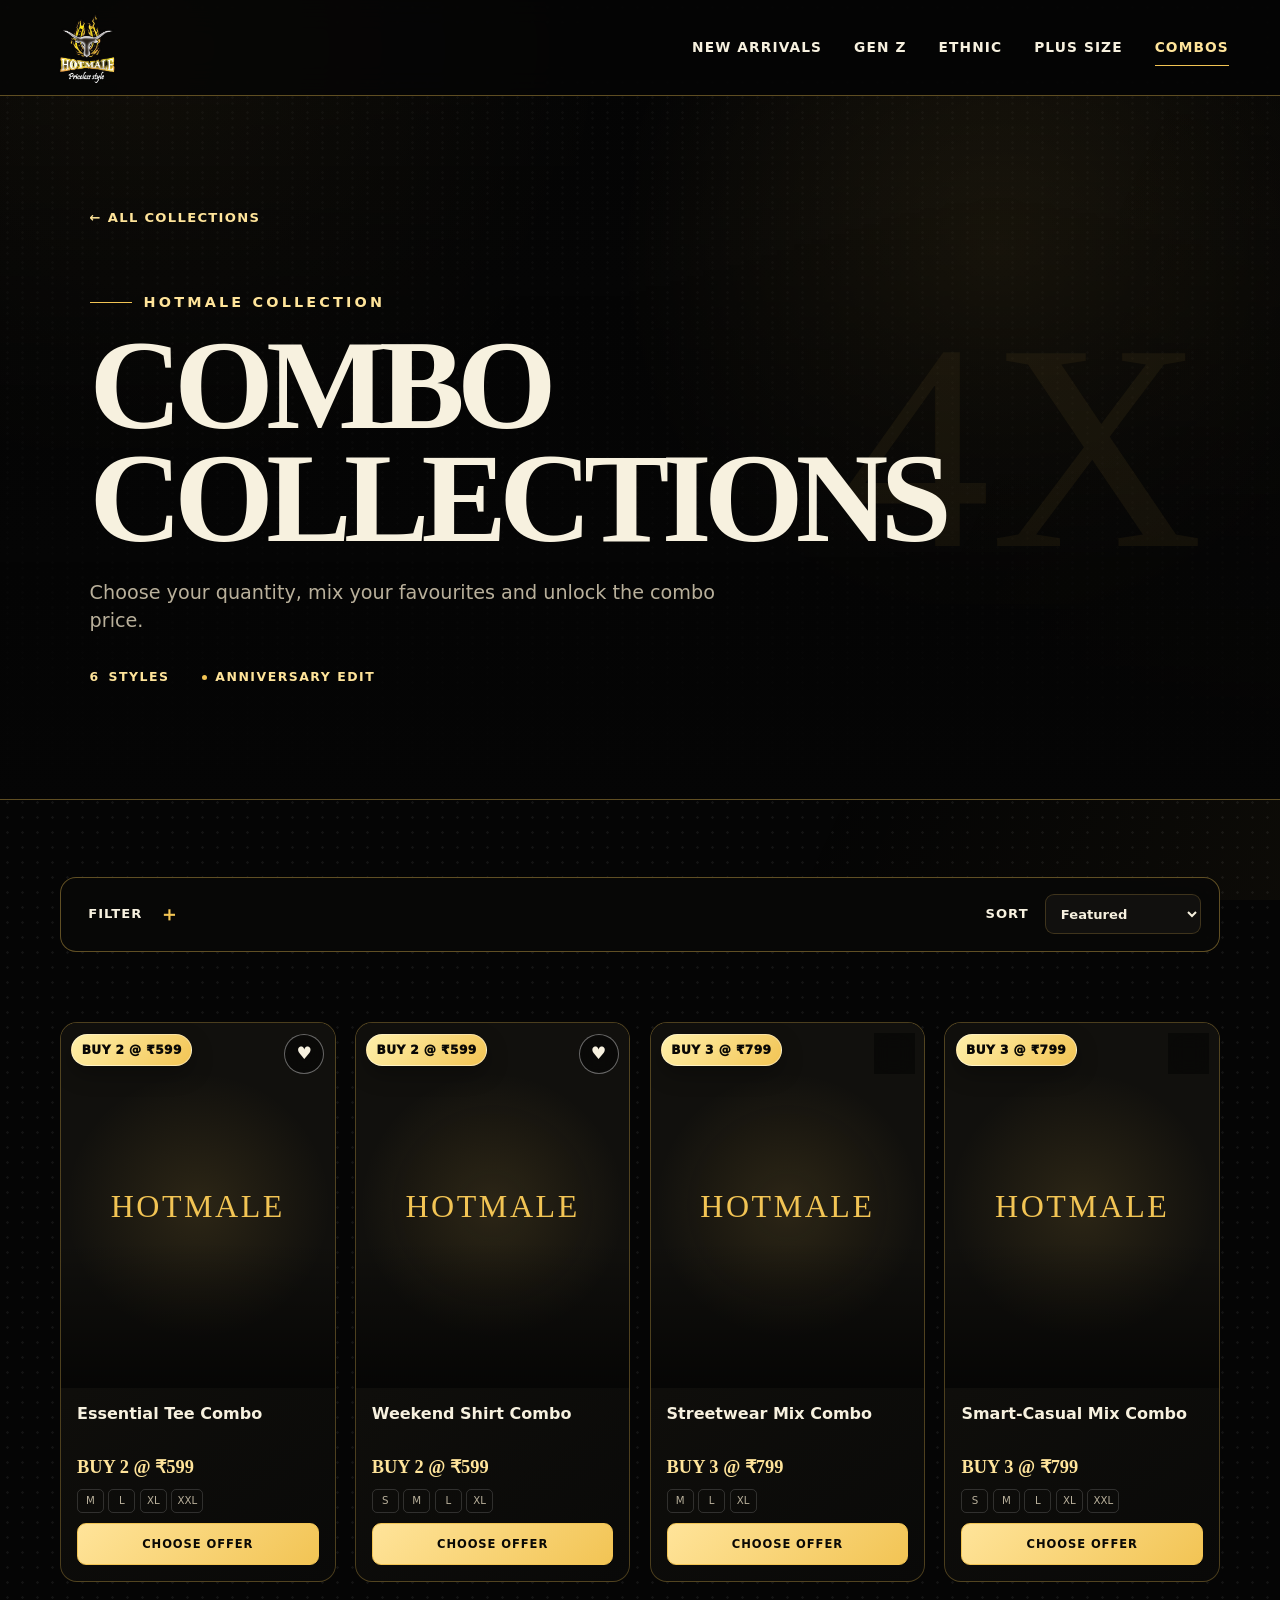
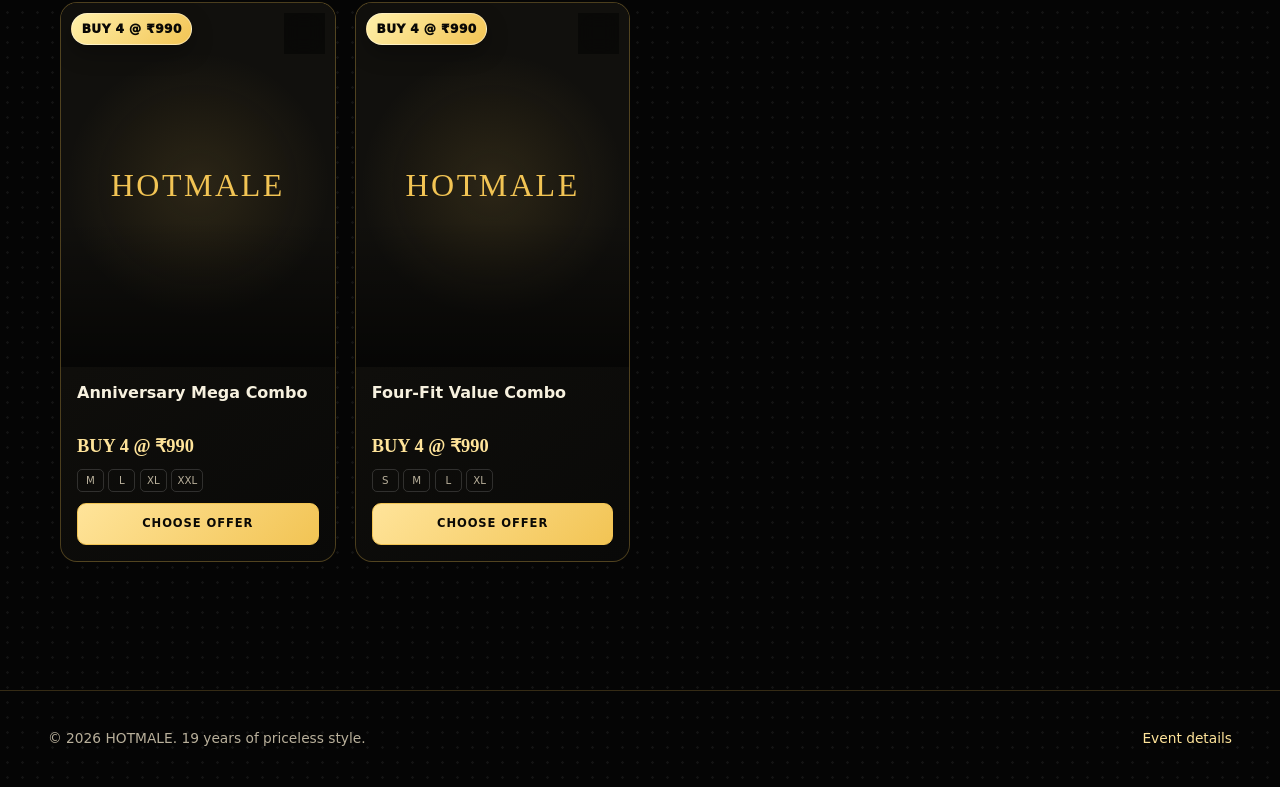
==== collections/combo-collections/index.html @ 513fa553 "Add files via upload" ====
<!doctype html>
<html lang="en">
<head>
  <meta charset="utf-8"><meta name="viewport" content="width=device-width, initial-scale=1"><meta name="theme-color" content="#070706">
  <meta name="description" content="Explore HOTMALE Combo Collections for complete anniversary looks."><title>Combo Collections — HOTMALE</title>
  <link rel="icon" type="image/svg+xml" href="data:image/svg+xml,%3Csvg xmlns='http://www.w3.org/2000/svg' viewBox='0 0 64 64'%3E%3Crect width='64' height='64' rx='13' fill='%23070706'/%3E%3Cpath d='M12 16v32h9V36h22v12h9V16h-9v12H21V16z' fill='%23f4c958'/%3E%3C/svg%3E"><link rel="preconnect" href="https://images.unsplash.com"><link rel="stylesheet" href="../../assets/styles.css">
</head>
<body data-page="collection" data-collection="combo-collections" data-root="../../">
  <div class="page-transition" aria-hidden="true"></div>
  <header class="site-header" data-header><a class="brand transition-link" href="../../index.html" aria-label="HOTMALE home"><img src="../../assets/hotmale-logo.png" alt="HOTMALE — Priceless style"></a><nav class="desktop-nav" aria-label="Collection navigation"><a class="transition-link" href="../new-arrivals/">New Arrivals</a><a class="transition-link" href="../gen-z-fits/">Gen Z</a><a class="transition-link" href="../ethnic-wear/">Ethnic</a><a class="transition-link" href="../plus-size-wear/">Plus Size</a><a class="transition-link" href="../combo-collections/">Combos</a></nav><button class="menu-button" type="button" aria-label="Open menu" aria-expanded="false" data-menu-button><span></span><span></span><span></span></button></header>
  <nav class="mobile-menu" aria-label="Mobile navigation" data-mobile-menu><a class="transition-link" href="../new-arrivals/">New Arrivals</a><a class="transition-link" href="../gen-z-fits/">Gen Z Fits</a><a class="transition-link" href="../ethnic-wear/">Ethnic Wear</a><a class="transition-link" href="../plus-size-wear/">Plus-Size Wear</a><a class="transition-link gold-link" href="../combo-collections/">Combo Collections <span>→</span></a></nav>
  <main class="collection-page"><section class="collection-hero reveal"><a class="back-link transition-link" href="../../index.html#collections">← All collections</a><p class="eyebrow"><span></span> HOTMALE collection</p><h1 data-collection-title>Combo Collections</h1><p data-collection-description>Complete looks, coordinated for you and priced as one sharp move.</p><div class="collection-meta"><span><strong data-product-count>0</strong> styles</span><span>Anniversary edit</span></div></section><section class="collection-content" aria-label="Collection products"><div class="shop-toolbar"><button class="filter-button ripple" type="button" data-filter-button aria-expanded="false">Filter <span>＋</span></button><label class="sort-label">Sort <select data-sort><option value="featured">Featured</option><option value="newest">Newest</option><option value="low">Price: low to high</option><option value="high">Price: high to low</option></select></label></div><div class="filter-panel" data-filter-panel><p>Available size</p><div class="size-filters" data-size-filters><button type="button" data-size="ALL" class="is-active">All</button><button type="button" data-size="S">S</button><button type="button" data-size="M">M</button><button type="button" data-size="L">L</button><button type="button" data-size="XL">XL</button><button type="button" data-size="XXL">XXL</button><button type="button" data-size="3XL">3XL</button><button type="button" data-size="4XL">4XL</button></div></div><div class="product-grid" data-product-grid></div><p class="empty-state" data-empty-state hidden>No styles match this size yet. Try another filter.</p></section></main>
  <dialog class="quick-view" data-quick-view><button class="modal-close" type="button" aria-label="Close quick view" data-modal-close>×</button><div data-modal-content></div></dialog><footer class="site-footer"><p>© 2026 HOTMALE. 19 years of priceless style.</p><a class="transition-link" href="../../index.html#events">Event details</a></footer><div class="toast" role="status" aria-live="polite" data-toast></div><script src="../../assets/catalog.js" defer></script><script src="../../assets/app.js" defer></script>
</body>
</html>
---- assets/styles.css ----
:root {
  color-scheme: dark;
  --black: #050505;
  --surface: #0c0c0b;
  --surface-2: #131310;
  --gold: #f2c454;
  --gold-light: #ffe49a;
  --gold-dark: #9b6816;
  --ivory: #f7f1df;
  --muted: #b9b09b;
  --line: rgba(242, 196, 84, .38);
  --header-height: 84px;
  --max-width: 1240px;
  --ease: cubic-bezier(.22, 1, .36, 1);
}

* { box-sizing: border-box; }

html { scroll-behavior: smooth; }

body {
  margin: 0;
  min-width: 320px;
  overflow-x: hidden;
  color: var(--ivory);
  background:
    radial-gradient(circle at 12% 2%, rgba(242, 196, 84, .09), transparent 28rem),
    radial-gradient(circle, rgba(255, 255, 255, .055) 1px, transparent 1.5px) 0 0 / 15px 15px,
    var(--black);
  font-family: Inter, ui-sans-serif, system-ui, -apple-system, BlinkMacSystemFont, "Segoe UI", sans-serif;
  line-height: 1.5;
}

body::before {
  content: "";
  position: fixed;
  inset: 0;
  z-index: -1;
  pointer-events: none;
  background: linear-gradient(115deg, transparent 70%, rgba(242, 196, 84, .035));
}

img { display: block; max-width: 100%; }
a { color: inherit; text-decoration: none; }
button, select { font: inherit; }
button { color: inherit; }

::selection { color: #111; background: var(--gold); }

.page-transition {
  position: fixed;
  inset: 0;
  z-index: 999;
  pointer-events: none;
  transform: translateY(-100%);
  background: linear-gradient(145deg, #050505 20%, #18130a 70%, #050505);
  transition: transform .5s var(--ease);
}

.page-transition::after {
  content: "";
  position: absolute;
  left: 50%;
  top: 50%;
  width: clamp(150px, 32vw, 330px);
  aspect-ratio: 1;
  background: url("hotmale-logo.png") center / contain no-repeat;
  transform: translate(-50%, -50%);
  filter: drop-shadow(0 18px 38px rgba(0, 0, 0, .58));
}

body.is-leaving .page-transition { transform: translateY(0); }

.error-page { display: grid; min-height: 100svh; place-content: center; justify-items: start; padding: clamp(1.5rem, 8vw, 7rem); background: radial-gradient(circle at 80% 20%, rgba(242,196,84,.14), transparent 28rem); }
.error-page img { width: min(330px, 74vw); margin-bottom: 2rem; }
.error-page h1 { max-width: 760px; margin: 0; font-family: Georgia, serif; font-size: clamp(3rem, 11vw, 8rem); line-height: .9; text-transform: uppercase; }
.error-page > p:not(.eyebrow) { max-width: 560px; margin: 1.3rem 0 2rem; color: var(--muted); font-size: 1.05rem; }

.site-header {
  position: sticky;
  top: 0;
  z-index: 100;
  display: flex;
  align-items: center;
  justify-content: space-between;
  height: var(--header-height);
  padding: .55rem clamp(1rem, 4vw, 3.5rem);
  border-bottom: 1px solid var(--line);
  background: rgba(5, 5, 5, .88);
  backdrop-filter: blur(18px);
  transition: height .25s ease, background .25s ease;
}

.site-header.is-compact { --header-height: 68px; background: rgba(5, 5, 5, .97); }

.brand { position: relative; z-index: 2; display: inline-flex; align-items: center; height: 100%; }
.brand img { width: auto; height: clamp(62px, 8vw, 74px); object-fit: contain; object-position: left center; }

.desktop-nav { display: none; align-items: center; gap: 2rem; font-size: .86rem; font-weight: 700; letter-spacing: .08em; text-transform: uppercase; }
.desktop-nav a { position: relative; padding: .5rem 0; }
.desktop-nav a::after { content: ""; position: absolute; left: 0; right: 100%; bottom: 0; height: 1px; background: var(--gold); transition: right .3s ease; }
.desktop-nav a:hover::after, .desktop-nav a:focus-visible::after { right: 0; }
.desktop-nav a[aria-current="page"] { color: var(--gold-light); }
.desktop-nav a[aria-current="page"]::after { right: 0; }

.menu-button {
  position: relative;
  z-index: 102;
  display: grid;
  gap: 5px;
  width: 46px;
  height: 46px;
  place-content: center;
  border: 1px solid var(--line);
  border-radius: 50%;
  background: rgba(242, 196, 84, .05);
  cursor: pointer;
}

.menu-button span { display: block; width: 20px; height: 2px; border-radius: 3px; background: var(--gold); transition: transform .3s ease, opacity .3s ease; }
.menu-button[aria-expanded="true"] span:nth-child(1) { transform: translateY(7px) rotate(45deg); }
.menu-button[aria-expanded="true"] span:nth-child(2) { opacity: 0; }
.menu-button[aria-expanded="true"] span:nth-child(3) { transform: translateY(-7px) rotate(-45deg); }

.mobile-menu {
  position: fixed;
  inset: var(--header-height) 0 auto;
  z-index: 90;
  display: grid;
  gap: .4rem;
  padding: 1.2rem;
  visibility: hidden;
  opacity: 0;
  transform: translateY(-1rem);
  border-bottom: 1px solid var(--line);
  background: rgba(5, 5, 5, .98);
  transition: opacity .3s ease, transform .3s ease, visibility .3s;
}

.mobile-menu.is-open { visibility: visible; opacity: 1; transform: translateY(0); }
.mobile-menu a { padding: .85rem 1rem; border-bottom: 1px solid rgba(255, 255, 255, .08); font-weight: 750; }
.mobile-menu .gold-link { display: flex; justify-content: space-between; color: var(--gold); border: 1px solid var(--line); border-radius: 12px; }

.hero {
  position: relative;
  display: grid;
  align-items: center;
  min-height: calc(100svh - var(--header-height));
  padding: clamp(3.5rem, 8vw, 7rem) clamp(1.25rem, 7vw, 6.5rem);
  overflow: hidden;
  isolation: isolate;
}

.hero::before {
  content: "";
  position: absolute;
  inset: 0;
  z-index: -3;
  background:
    linear-gradient(90deg, rgba(5, 5, 5, .98) 8%, rgba(5, 5, 5, .8) 58%, rgba(5, 5, 5, .2)),
    radial-gradient(circle at 82% 34%, rgba(242, 196, 84, .15), transparent 25rem);
}

.hero::after { content: ""; position: absolute; inset: 1rem; z-index: -2; border: 1px solid rgba(242, 196, 84, .28); border-radius: 22px; pointer-events: none; }
.hero-copy { position: relative; z-index: 2; min-width: 0; max-width: 780px; }

.eyebrow { display: flex; align-items: center; gap: .75rem; margin: 0 0 1.2rem; color: var(--gold-light); font-size: clamp(.75rem, 1.5vw, .9rem); font-weight: 750; letter-spacing: .22em; text-transform: uppercase; }
.eyebrow span { width: 42px; height: 1px; background: var(--gold); }

.hero h1 { display: grid; max-width: 100%; margin: 0; font-family: Georgia, "Times New Roman", serif; line-height: .78; text-transform: uppercase; text-wrap: balance; }
.hero h1 > span:not(.hero-number) { font-size: clamp(2rem, 8.9vw, 9rem); letter-spacing: -.075em; }
.hero h1 strong { display: inline-block; margin-top: .2em; color: var(--gold); font-family: Arial Black, Impact, sans-serif; font-size: clamp(2.5rem, 9vw, 7rem); font-style: italic; letter-spacing: .08em; text-shadow: 0 8px 28px rgba(242, 196, 84, .24); }
.hero-number { display: block; margin-bottom: .12em; color: var(--gold); font-size: clamp(6rem, 25vw, 16rem); font-weight: 700; letter-spacing: -.08em; text-shadow: 0 0 42px rgba(242, 196, 84, .15); }
.hero-number sup { display: inline-block; margin-left: .08em; font-size: .14em; letter-spacing: 0; vertical-align: top; transform: translateY(.6em); }
.hero .eyebrow { max-width: 78%; line-height: 1.55; letter-spacing: .16em; }
.hero-intro { max-width: 620px; margin: 2rem 0 0; color: var(--muted); font-size: clamp(1rem, 2.2vw, 1.18rem); }
.hero-actions { display: flex; flex-wrap: wrap; gap: .85rem; margin-top: 2rem; }

.button {
  position: relative;
  display: inline-flex;
  align-items: center;
  justify-content: center;
  gap: 1.2rem;
  min-height: 54px;
  padding: .9rem 1.3rem;
  overflow: hidden;
  border: 1px solid var(--gold);
  border-radius: 999px;
  font-size: .9rem;
  font-weight: 850;
  letter-spacing: .06em;
  text-transform: uppercase;
  transition: transform .25s var(--ease), box-shadow .25s ease, background .25s ease;
}
.button:hover, .button:focus-visible { transform: translateY(-3px); box-shadow: 0 12px 36px rgba(242, 196, 84, .2); }
.button-primary { color: #090805; background: linear-gradient(135deg, #fff1b8, var(--gold) 45%, #d9992f); }
.button-ghost { background: rgba(5, 5, 5, .55); }

.hero-mark { position: absolute; z-index: 0; right: -22vw; top: 10%; width: min(82vw, 780px); opacity: .22; filter: saturate(.8) contrast(1.15); }
.hero-mark img { width: 100%; mix-blend-mode: screen; }
.emblem-halo { position: absolute; inset: 18%; z-index: -1; border-radius: 50%; background: rgba(242, 196, 84, .28); filter: blur(60px); animation: breathe 4s ease-in-out infinite; }
.spark { position: absolute; width: 7px; height: 7px; border-radius: 50%; background: var(--gold-light); box-shadow: 0 0 18px var(--gold); animation: floatSpark 4s ease-in-out infinite; }
.spark-one { left: 20%; top: 15%; }
.spark-two { right: 18%; top: 38%; animation-delay: -1.6s; }
.spark-three { left: 30%; bottom: 15%; animation-delay: -2.4s; }

.tricolor-dots { position: absolute; right: 2rem; top: 2rem; display: grid; gap: 8px; }
.tricolor-dots i { width: 9px; height: 9px; border-radius: 50%; background: #ff6417; box-shadow: 0 0 12px rgba(255, 100, 23, .4); }
.tricolor-dots i:nth-child(2) { background: #f4f4ef; box-shadow: none; }
.tricolor-dots i:nth-child(3) { background: #0b991f; box-shadow: 0 0 12px rgba(11, 153, 31, .35); }

.section-pad { width: min(100%, var(--max-width)); margin: 0 auto; padding: clamp(4.5rem, 10vw, 8.5rem) clamp(1.25rem, 4vw, 2.5rem); }
.section-heading { max-width: 760px; margin-bottom: 2.3rem; }
.section-heading h2 { margin: 0; font-family: Georgia, "Times New Roman", serif; font-size: clamp(2.35rem, 6vw, 5.5rem); line-height: 1; letter-spacing: -.045em; text-transform: uppercase; }
.section-heading > p:last-child { max-width: 600px; margin-top: 1.2rem; color: var(--muted); font-size: 1.05rem; }

.offer-section { text-align: center; }
.offer-section .section-heading { margin-inline: auto; }
.offer-section .eyebrow { justify-content: center; }

.sale-ticket {
  position: relative;
  display: grid;
  grid-template-columns: auto 1fr;
  align-items: center;
  width: min(100%, 960px);
  min-height: 220px;
  margin: 0 auto;
  padding: 2rem 1.5rem 3.6rem;
  overflow: hidden;
  border: 0;
  border-radius: 24px;
  color: #080704;
  background: linear-gradient(120deg, #b37619, #ffe59a 32%, #e8b83f 68%, #9b6618);
  clip-path: polygon(3% 0, 97% 0, 100% 12%, 98% 20%, 100% 28%, 100% 72%, 98% 80%, 100% 88%, 97% 100%, 3% 100%, 0 88%, 2% 80%, 0 72%, 0 28%, 2% 20%, 0 12%);
  cursor: pointer;
  box-shadow: 0 28px 70px rgba(0, 0, 0, .55);
  transition: transform .35s var(--ease), filter .35s ease;
}
.sale-ticket:hover, .sale-ticket:focus-visible { transform: translateY(-5px) rotateX(2deg); filter: brightness(1.07); }
.sale-ticket::before { content: ""; position: absolute; inset: 10px; border: 1px solid rgba(20, 15, 4, .62); border-radius: 18px; }
.sale-ticket::after { content: ""; position: absolute; inset: 0; background: linear-gradient(110deg, transparent 25%, rgba(255, 255, 255, .55) 42%, transparent 58%); transform: translateX(-130%); animation: sweep 5s ease-in-out infinite; }
.ticket-side { position: relative; z-index: 1; padding: 1rem; border-right: 1px solid rgba(0, 0, 0, .45); font-weight: 900; letter-spacing: .08em; text-transform: uppercase; writing-mode: vertical-rl; transform: rotate(180deg); }
.ticket-value { position: relative; z-index: 1; font-family: Georgia, serif; font-size: clamp(5.2rem, 22vw, 11rem); font-weight: 800; line-height: .8; letter-spacing: -.08em; }
.ticket-copy { position: relative; z-index: 1; grid-column: 1 / -1; margin-top: .7rem; font-size: clamp(1.3rem, 5vw, 3rem); font-weight: 950; line-height: .95; text-transform: uppercase; }
.ticket-rule { position: absolute; z-index: 2; left: 1.5rem; right: 1.5rem; bottom: 1.25rem; font-size: clamp(.66rem, 2.6vw, .9rem); font-weight: 800; letter-spacing: .14em; text-transform: uppercase; }
.ticket-terms { position: absolute; z-index: 3; inset: auto 0 0; padding: 1rem; opacity: 0; color: var(--ivory); background: rgba(4, 4, 3, .94); transform: translateY(100%); transition: transform .35s var(--ease), opacity .35s ease; }
.sale-ticket[aria-expanded="true"] .ticket-terms { opacity: 1; transform: translateY(0); }
.ticket-hint { color: var(--muted); font-size: .85rem; }

.collection-grid { display: grid; gap: 1rem; }
.collection-card {
  position: relative;
  display: flex;
  flex-direction: column;
  justify-content: flex-end;
  min-height: 390px;
  padding: 1.3rem;
  overflow: hidden;
  border: 1px solid var(--line);
  border-radius: 20px;
  background: #0e0e0c;
  isolation: isolate;
  transition: transform .4s var(--ease), border-color .35s ease, box-shadow .35s ease;
}
.collection-card::before { content: ""; position: absolute; inset: 0; z-index: -2; background-image: linear-gradient(180deg, rgba(5,5,5,.04) 22%, rgba(5,5,5,.92) 90%), var(--card-image); background-size: cover; background-position: center; transition: transform .65s var(--ease), filter .4s ease; }
.collection-card::after { content: ""; position: absolute; inset: 0; z-index: -1; border: 1px solid transparent; border-radius: inherit; background: linear-gradient(135deg, transparent 55%, rgba(242, 196, 84, .2)) border-box; }
.collection-card:hover, .collection-card:focus-visible { transform: translateY(-7px); border-color: var(--gold); box-shadow: 0 24px 50px rgba(0, 0, 0, .48); }
.collection-card:hover::before, .collection-card:focus-visible::before { transform: scale(1.055); filter: saturate(1.12); }
.collection-index { position: absolute; left: 1.2rem; top: 1rem; color: var(--gold-light); font-family: Georgia, serif; font-size: 1.4rem; }
.collection-name { max-width: 85%; font-family: Georgia, serif; font-size: clamp(2rem, 6vw, 3.3rem); font-weight: 700; line-height: .95; text-transform: uppercase; text-shadow: 0 4px 18px #000; }
.collection-cta { display: flex; align-items: center; justify-content: space-between; margin-top: 1rem; color: var(--gold-light); font-size: .8rem; font-weight: 850; letter-spacing: .12em; text-transform: uppercase; }
.collection-cta i { display: grid; width: 40px; height: 40px; place-items: center; border: 1px solid var(--gold); border-radius: 50%; font-style: normal; transition: color .25s ease, background .25s ease, transform .25s ease; }
.collection-card:hover .collection-cta i { color: #050505; background: var(--gold); transform: translateX(3px); }

.event-grid { display: grid; gap: 1rem; }
.event-card { position: relative; padding: clamp(1.4rem, 4vw, 2.2rem); overflow: hidden; border: 1px solid var(--line); border-radius: 20px; background: linear-gradient(145deg, rgba(25, 21, 12, .95), rgba(8, 8, 7, .95)); }
.event-card::after { content: ""; position: absolute; right: -3rem; bottom: -4rem; width: 12rem; height: 12rem; border: 1px solid rgba(242, 196, 84, .2); border-radius: 50%; box-shadow: 0 0 0 18px rgba(242, 196, 84, .03), 0 0 0 36px rgba(242, 196, 84, .02); }
.event-date { display: flex; align-items: center; gap: 1rem; margin: 0; color: var(--gold-light); font-weight: 800; text-transform: uppercase; }
.event-date span { font-family: Georgia, serif; font-size: 3.2rem; line-height: 1; }
.event-card h3 { margin: 1.25rem 0 .2rem; font-family: Georgia, serif; font-size: clamp(2rem, 6vw, 3.6rem); }
.event-card > p:not(.event-date) { color: var(--muted); }
.event-actions { position: relative; z-index: 2; display: flex; flex-wrap: wrap; gap: .7rem; margin-top: 1.5rem; }
.text-button { position: relative; min-height: 44px; padding: .65rem 1rem; overflow: hidden; border: 1px solid var(--line); border-radius: 999px; color: var(--gold-light); background: rgba(0, 0, 0, .25); font-weight: 750; cursor: pointer; }

.closing-callout { display: grid; justify-items: center; text-align: center; border-top: 1px solid var(--line); }
.closing-callout img { width: min(520px, 88vw); }
.closing-callout p { margin: 1.2rem 0 2rem; color: var(--muted); font-family: Georgia, serif; font-size: clamp(1.3rem, 4vw, 2rem); }
.site-footer { display: flex; flex-direction: column; gap: .8rem; align-items: center; justify-content: space-between; padding: 1.5rem clamp(1.25rem, 4vw, 3rem); border-top: 1px solid rgba(242, 196, 84, .2); color: var(--muted); font-size: .86rem; text-align: center; }
.site-footer a { color: var(--gold-light); }

.ripple-ink { position: absolute; border-radius: 50%; pointer-events: none; background: rgba(255, 255, 255, .52); transform: scale(0); animation: ripple .55s linear; }
.toast { position: fixed; left: 50%; bottom: 1.5rem; z-index: 500; max-width: calc(100% - 2rem); padding: .8rem 1rem; visibility: hidden; opacity: 0; border: 1px solid var(--line); border-radius: 12px; color: var(--ivory); background: #11100d; transform: translate(-50%, 1rem); transition: opacity .25s ease, transform .25s ease, visibility .25s; box-shadow: 0 16px 40px rgba(0,0,0,.5); }
.toast.is-visible { visibility: visible; opacity: 1; transform: translate(-50%, 0); }

.reveal { opacity: 0; transform: translateY(26px); transition: opacity .75s var(--ease), transform .75s var(--ease); }
.reveal.is-visible { opacity: 1; transform: none; }

@keyframes ripple { to { transform: scale(4); opacity: 0; } }
@keyframes breathe { 50% { transform: scale(1.14); opacity: .58; } }
@keyframes floatSpark { 50% { transform: translateY(-16px) scale(1.35); opacity: .5; } }
@keyframes sweep { 0%, 15% { transform: translateX(-130%); } 55%, 100% { transform: translateX(130%); } }

@media (min-width: 700px) {
  .collection-grid { grid-template-columns: repeat(2, minmax(0, 1fr)); }
  .collection-card-wide { grid-column: 1 / -1; min-height: 330px; }
  .event-grid { grid-template-columns: repeat(2, minmax(0, 1fr)); }
  .sale-ticket { grid-template-columns: auto minmax(220px, .85fr) 1fr; padding: 2rem 2.7rem; }
  .ticket-copy { grid-column: auto; margin-top: 0; text-align: left; }
  .ticket-rule { left: auto; right: 3rem; bottom: 1.2rem; }
  .site-footer { flex-direction: row; text-align: left; }
}

@media (min-width: 940px) {
  :root { --header-height: 96px; }
  .desktop-nav { display: flex; }
  .menu-button, .mobile-menu { display: none; }
  .hero { grid-template-columns: minmax(0, 1.05fr) minmax(360px, .95fr); }
  .hero-mark { position: relative; right: auto; top: auto; width: 100%; opacity: .65; justify-self: end; }
  .hero-mark img { mix-blend-mode: screen; }
  .hero h1 > span:not(.hero-number) { font-size: clamp(4.6rem, 8vw, 8rem); }
  .hero-number { font-size: clamp(9rem, 17vw, 15rem); }
  .collection-grid { grid-template-columns: repeat(4, minmax(0, 1fr)); }
  .collection-card { min-height: 480px; }
  .collection-card-wide { grid-column: 1 / -1; min-height: 350px; }
  .collection-card-wide::before { background-position: center 42%; }
  .collection-card-wide .collection-name { max-width: 60%; }
}

@media (prefers-reduced-motion: reduce) {
  html { scroll-behavior: auto; }
  *, *::before, *::after { animation-duration: .01ms !important; animation-iteration-count: 1 !important; transition-duration: .01ms !important; }
  .reveal { opacity: 1; transform: none; }
}

/* Collection pages */
.collection-page { min-height: 100vh; }

.collection-hero {
  position: relative;
  display: grid;
  align-content: end;
  min-height: 52svh;
  padding: clamp(3rem, 9vw, 7rem) clamp(1.25rem, 7vw, 6.5rem);
  overflow: hidden;
  border-bottom: 1px solid var(--line);
  background:
    linear-gradient(0deg, rgba(5,5,5,.98), rgba(5,5,5,.45)),
    radial-gradient(circle at 78% 22%, rgba(242,196,84,.18), transparent 24rem),
    radial-gradient(circle, rgba(255,255,255,.05) 1px, transparent 1.5px) 0 0 / 15px 15px;
}

.collection-hero::after {
  content: attr(data-watermark);
  position: absolute;
  right: clamp(1rem, 6vw, 5rem);
  top: 50%;
  z-index: 0;
  color: rgba(242, 196, 84, .055);
  font-family: Georgia, serif;
  font-size: clamp(6rem, 23vw, 19rem);
  line-height: .7;
  transform: translateY(-50%);
}

.collection-hero > * { position: relative; z-index: 1; }
.back-link { width: fit-content; margin-bottom: clamp(2rem, 5vw, 4.5rem); color: var(--gold-light); font-size: .82rem; font-weight: 800; letter-spacing: .1em; text-transform: uppercase; }
.collection-hero .eyebrow { margin-bottom: 1rem; }
.collection-hero h1 { max-width: 1050px; margin: 0; font-family: Georgia, serif; font-size: clamp(2.2rem, 10vw, 9rem); line-height: .88; letter-spacing: -.06em; text-transform: uppercase; overflow-wrap: anywhere; }
.collection-hero > p:not(.eyebrow) { max-width: 670px; margin: 1.5rem 0 0; color: var(--muted); font-size: clamp(1rem, 2vw, 1.2rem); }
.collection-meta { display: flex; flex-wrap: wrap; gap: 1rem 2rem; margin-top: 2rem; color: var(--gold-light); font-size: .78rem; font-weight: 850; letter-spacing: .12em; text-transform: uppercase; }
.collection-meta span { display: inline-flex; align-items: center; gap: .55rem; }
.collection-meta span + span::before { content: ""; width: 5px; height: 5px; border-radius: 50%; background: var(--gold); }

.collection-content { width: min(100%, var(--max-width)); margin: 0 auto; padding: clamp(2rem, 6vw, 5rem) clamp(1.25rem, 4vw, 2.5rem) clamp(5rem, 10vw, 9rem); }
.shop-toolbar { position: sticky; top: calc(var(--header-height) + .75rem); z-index: 40; display: flex; align-items: center; justify-content: space-between; gap: .45rem; margin-bottom: 1rem; padding: .45rem; border: 1px solid var(--line); border-radius: 16px; background: rgba(8,8,7,.9); backdrop-filter: blur(16px); }
.filter-button, .sort-label { display: inline-flex; align-items: center; justify-content: space-between; gap: 1rem; min-height: 46px; padding: .65rem 1rem; border: 0; color: var(--ivory); background: transparent; font-size: .82rem; font-weight: 850; letter-spacing: .08em; text-transform: uppercase; }
.filter-button { min-width: 100px; padding-inline: .65rem; border-radius: 10px; cursor: pointer; }
.filter-button:hover, .filter-button:focus-visible { color: #090805; background: var(--gold); }
.filter-button span { color: var(--gold); font-size: 1.25rem; transition: transform .25s ease; }
.filter-button:hover span, .filter-button:focus-visible span { color: #090805; }
.filter-button[aria-expanded="true"] span { transform: rotate(45deg); }
.sort-label { gap: .4rem; padding: 0; }
.sort-label select { max-width: 118px; min-height: 40px; padding: .45rem 1.5rem .45rem .55rem; border: 1px solid rgba(242,196,84,.2); border-radius: 9px; color: var(--ivory); background: #11100e; cursor: pointer; }

.filter-panel { display: grid; grid-template-rows: 0fr; padding-inline: 1rem; overflow: hidden; opacity: 0; border: 1px solid transparent; border-radius: 15px; transition: grid-template-rows .35s var(--ease), opacity .3s ease, padding .3s ease, border-color .3s ease, margin .3s ease; }
.filter-panel > * { min-height: 0; }
.filter-panel.is-open { grid-template-rows: auto auto; margin-bottom: 1.3rem; padding: 1rem; opacity: 1; border-color: var(--line); background: rgba(15,14,11,.72); }
.filter-panel p { margin: 0 0 .65rem; color: var(--muted); font-size: .82rem; font-weight: 800; letter-spacing: .08em; text-transform: uppercase; }
.size-filters { display: flex; flex-wrap: wrap; gap: .55rem; }
.size-filters button { min-width: 44px; min-height: 42px; padding: .45rem .7rem; border: 1px solid rgba(242,196,84,.32); border-radius: 8px; color: var(--ivory); background: transparent; cursor: pointer; transition: color .2s ease, background .2s ease, border-color .2s ease, transform .2s ease; }
.size-filters button:hover, .size-filters button:focus-visible, .size-filters button.is-active { color: #090805; border-color: var(--gold); background: var(--gold); transform: translateY(-2px); }

.product-grid { display: grid; grid-template-columns: repeat(2, minmax(0, 1fr)); gap: .8rem; }
.product-card { position: relative; overflow: hidden; border: 1px solid rgba(242,196,84,.28); border-radius: 17px; background: linear-gradient(145deg, #15130e, #090908); transition: transform .35s var(--ease), border-color .3s ease, box-shadow .3s ease; }
.product-card:hover { transform: translateY(-5px); border-color: var(--gold); box-shadow: 0 20px 46px rgba(0,0,0,.45); }
.product-image-wrap { position: relative; aspect-ratio: 3 / 4; overflow: hidden; background: #181713; }
.product-image-wrap::after { content: ""; position: absolute; inset: auto 0 0; height: 40%; background: linear-gradient(transparent, rgba(0,0,0,.65)); pointer-events: none; }
.product-image { width: 100%; height: 100%; object-fit: cover; filter: saturate(.78) contrast(1.05); transition: transform .55s var(--ease), filter .35s ease; }
.product-image-wrap.image-fallback::before { content: "HOTMALE"; position: absolute; inset: 0; display: grid; place-items: center; color: var(--gold); background: radial-gradient(circle at center, rgba(242,196,84,.12), transparent 58%), #11100d; font-family: Georgia, serif; font-size: clamp(1.2rem, 4vw, 2rem); letter-spacing: .08em; }
.product-card:hover .product-image { transform: scale(1.04); filter: saturate(1) contrast(1.03); }
.new-badge { position: absolute; left: .65rem; top: .65rem; z-index: 2; padding: .3rem .45rem; border: 1px solid rgba(255,255,255,.35); border-radius: 999px; color: #0a0905; background: var(--gold-light); font-size: .62rem; font-weight: 900; letter-spacing: .08em; text-transform: uppercase; }
.combo-badge { position: absolute; left: .65rem; top: .65rem; z-index: 2; max-width: calc(100% - 4.3rem); padding: .38rem .58rem; border: 1px solid rgba(255,255,255,.42); border-radius: 999px; color: #090805; background: linear-gradient(135deg, #fff0aa, var(--gold)); font-size: clamp(.6rem, 2vw, .76rem); font-weight: 950; letter-spacing: .035em; text-transform: uppercase; box-shadow: 0 8px 22px rgba(0,0,0,.3); }
.heart-button { position: absolute; right: .65rem; top: .65rem; z-index: 3; display: grid; width: 40px; height: 40px; place-items: center; border: 1px solid rgba(255,255,255,.38); border-radius: 50%; color: var(--ivory); background: rgba(5,5,5,.55); font-size: 1.08rem; cursor: pointer; backdrop-filter: blur(8px); transition: color .2s ease, background .2s ease, transform .2s ease; }
.heart-button:hover, .heart-button:focus-visible, .heart-button.is-saved { color: #151008; background: var(--gold); transform: scale(1.08); }
.product-info { display: grid; gap: .5rem; padding: .8rem; }
.product-name { min-height: 2.6em; margin: 0; font-size: clamp(.86rem, 2.6vw, 1rem); line-height: 1.3; }
.product-price { margin: 0; color: var(--gold-light); font-family: Georgia, serif; font-size: 1.15rem; font-weight: 700; }
.product-sizes { display: flex; flex-wrap: wrap; gap: .28rem; }
.product-sizes span { min-width: 27px; padding: .2rem .32rem; border: 1px solid rgba(255,255,255,.15); border-radius: 5px; color: var(--muted); font-size: .64rem; text-align: center; }
.view-button { position: relative; min-height: 42px; margin-top: .15rem; overflow: hidden; border: 1px solid var(--gold); border-radius: 9px; color: #0a0905; background: linear-gradient(135deg, var(--gold-light), var(--gold)); font-size: .72rem; font-weight: 900; letter-spacing: .08em; text-transform: uppercase; cursor: pointer; }
.empty-state { padding: 3rem 1rem; border: 1px dashed var(--line); border-radius: 16px; color: var(--muted); text-align: center; }

.quick-view { width: min(920px, calc(100% - 1.25rem)); max-height: calc(100svh - 1.25rem); padding: 0; overflow: auto; border: 1px solid var(--line); border-radius: 20px; color: var(--ivory); background: #0d0d0b; box-shadow: 0 28px 80px rgba(0,0,0,.72); }
.quick-view::backdrop { background: rgba(0,0,0,.78); backdrop-filter: blur(7px); }
.modal-close { position: sticky; z-index: 3; left: calc(100% - 3.5rem); top: .8rem; display: grid; width: 42px; height: 42px; place-items: center; margin-bottom: -42px; border: 1px solid var(--line); border-radius: 50%; color: var(--ivory); background: rgba(5,5,5,.82); font-size: 1.5rem; cursor: pointer; }
.modal-product { display: grid; }
.modal-product img { width: 100%; height: min(56svh, 620px); object-fit: cover; }
.modal-copy { display: grid; align-content: center; padding: clamp(1.4rem, 5vw, 3rem); }
.modal-copy .eyebrow { margin-bottom: .75rem; }
.modal-copy h2 { margin: 0; font-family: Georgia, serif; font-size: clamp(2rem, 6vw, 4rem); line-height: 1; }
.modal-copy .modal-price { margin: 1.2rem 0 .7rem; color: var(--gold-light); font-family: Georgia, serif; font-size: 1.55rem; }
.modal-copy .modal-deal { width: fit-content; padding: .55rem .8rem; border-radius: 999px; color: #090805; background: linear-gradient(135deg, var(--gold-light), var(--gold)); font-family: inherit; font-size: 1rem; font-weight: 950; letter-spacing: .04em; }
.modal-copy p { color: var(--muted); }
.modal-copy .button { margin-top: 1rem; cursor: pointer; }

@media (min-width: 700px) {
  .product-grid { grid-template-columns: repeat(3, minmax(0, 1fr)); gap: 1rem; }
  .product-info { padding: 1rem; }
  .modal-product { grid-template-columns: 1fr 1fr; }
  .modal-product img { height: 100%; min-height: 580px; }
  .shop-toolbar { gap: .8rem; padding: .7rem; }
  .filter-button { min-width: 120px; padding-inline: 1rem; }
  .sort-label { gap: 1rem; padding-right: .45rem; }
  .sort-label select { max-width: 156px; padding: .45rem 2rem .45rem .7rem; }
}

@media (min-width: 1050px) {
  .product-grid { grid-template-columns: repeat(4, minmax(0, 1fr)); gap: 1.2rem; }
  .collection-hero { min-height: 62svh; }
  .shop-toolbar { top: calc(var(--header-height) + 1rem); }
}

@media (max-width: 939px) {
  .site-header .menu-button { display: grid !important; flex: 0 0 46px; }
  .site-header .desktop-nav { display: none !important; }
}
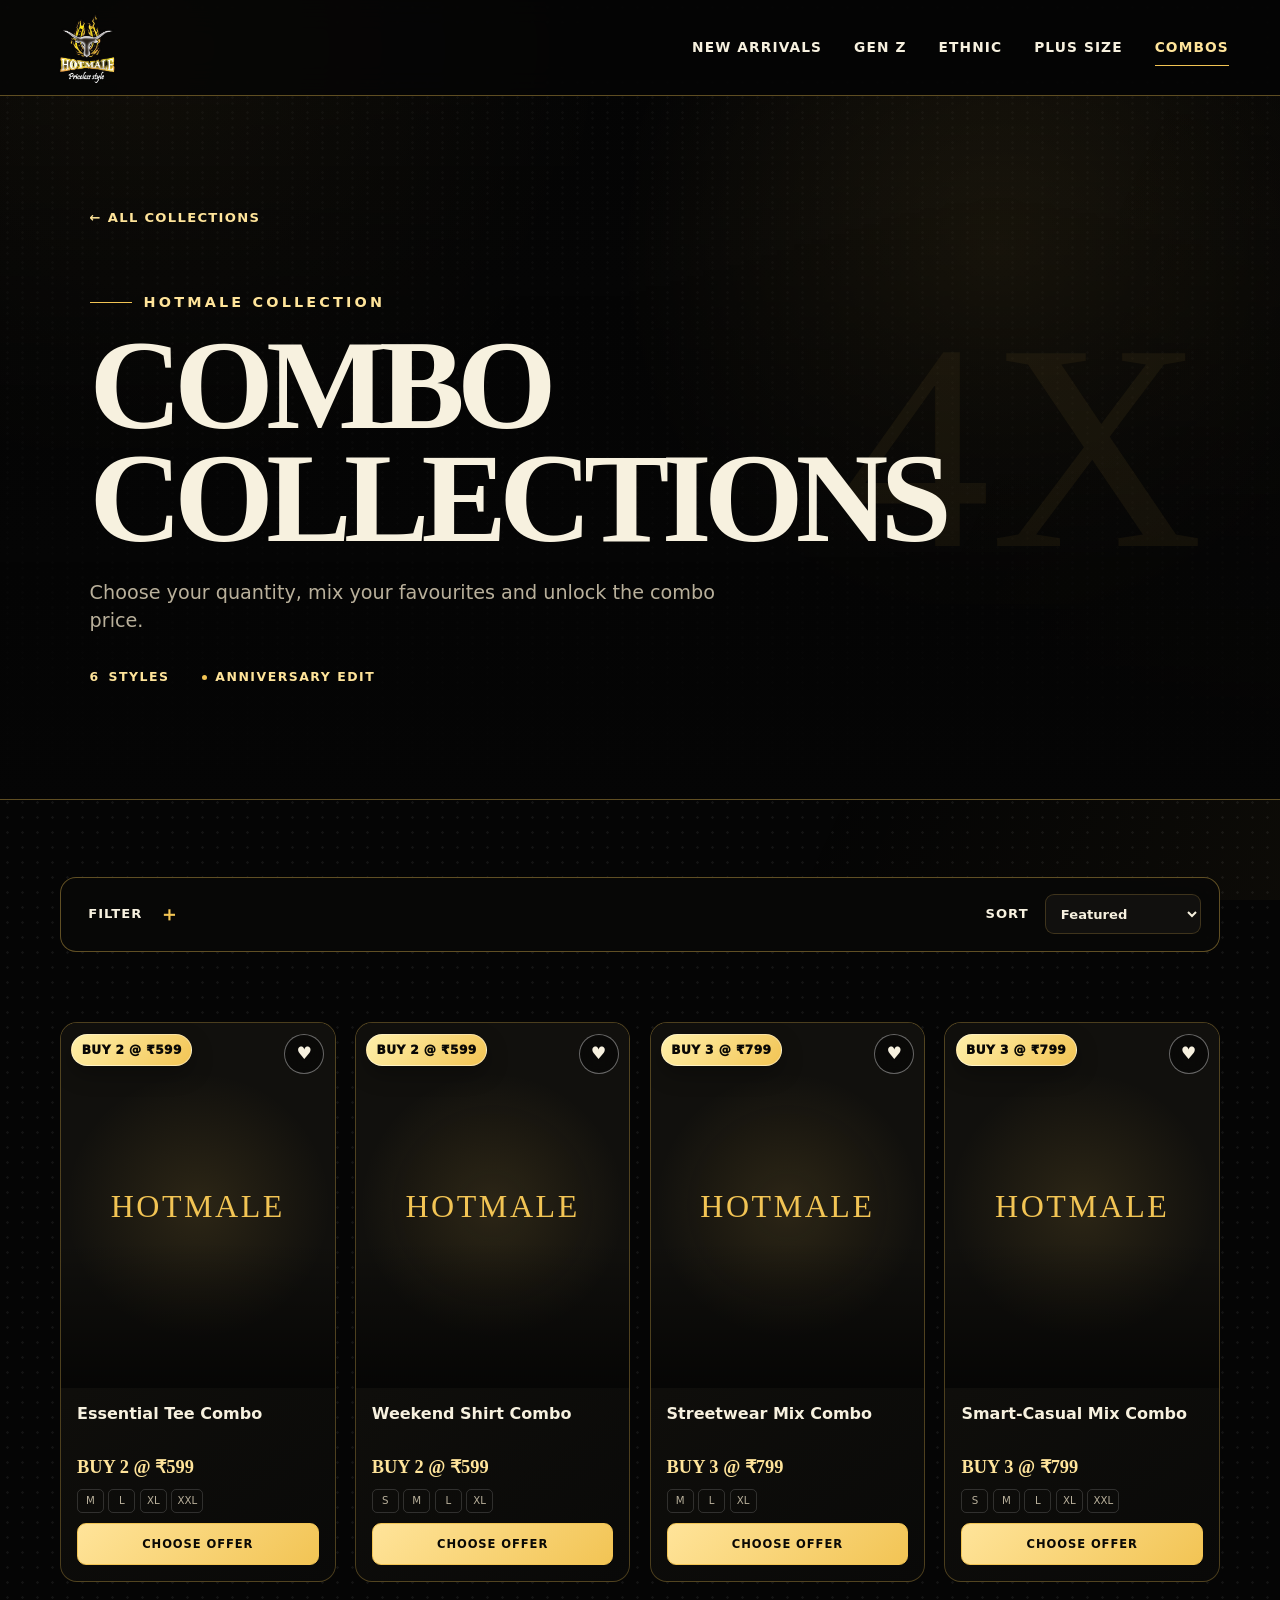
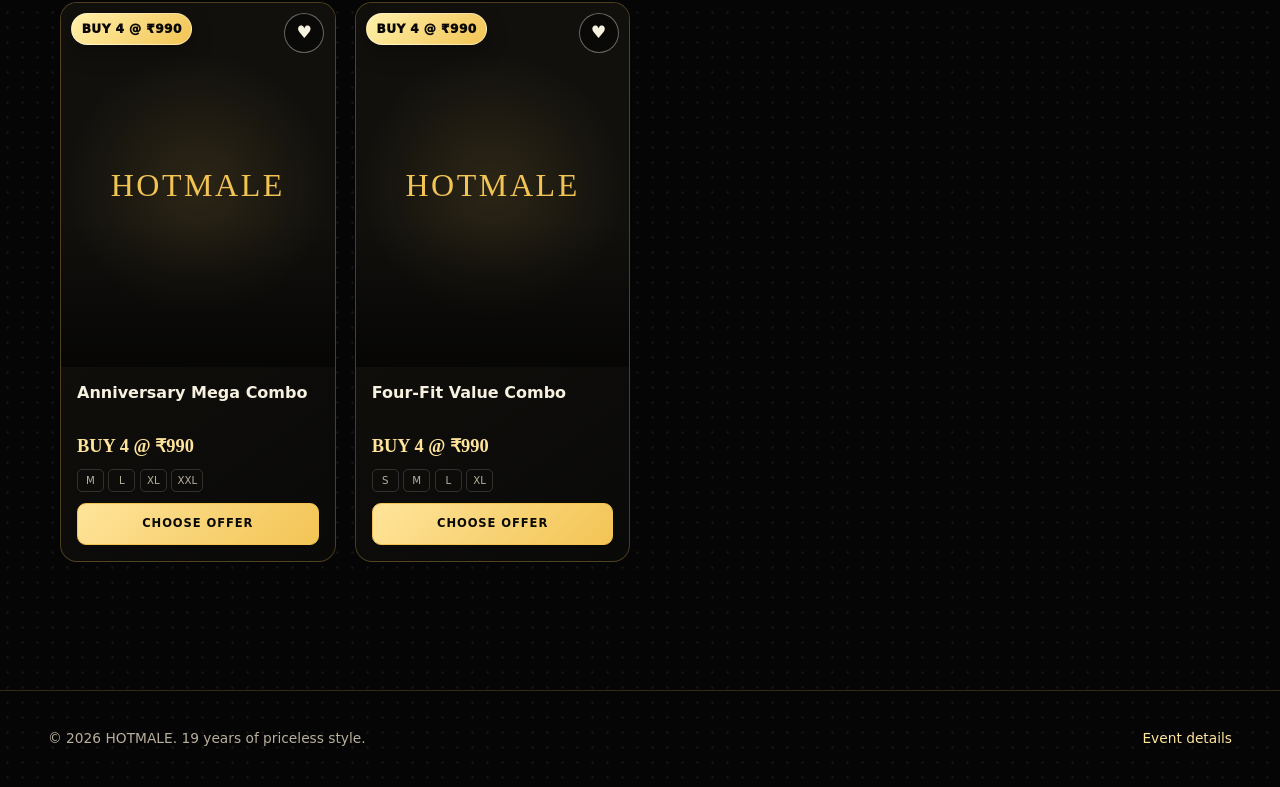
==== commit 54fee11c: "Use HOTMALE head emblem as site icon" ====
--- a/collections/combo-collections/index.html
+++ b/collections/combo-collections/index.html
@@ -3,7 +3,7 @@
 <head>
   <meta charset="utf-8"><meta name="viewport" content="width=device-width, initial-scale=1"><meta name="theme-color" content="#070706">
   <meta name="description" content="Explore HOTMALE Combo Collections for complete anniversary looks."><title>Combo Collections — HOTMALE</title>
-  <link rel="icon" type="image/svg+xml" href="data:image/svg+xml,%3Csvg xmlns='http://www.w3.org/2000/svg' viewBox='0 0 64 64'%3E%3Crect width='64' height='64' rx='13' fill='%23070706'/%3E%3Cpath d='M12 16v32h9V36h22v12h9V16h-9v12H21V16z' fill='%23f4c958'/%3E%3C/svg%3E"><link rel="preconnect" href="https://images.unsplash.com"><link rel="stylesheet" href="../../assets/styles.css">
+  <link rel="icon" type="image/png" sizes="192x192" href="../../assets/hotmale-head-favicon.png"><link rel="apple-touch-icon" href="../../assets/hotmale-head-favicon.png"><link rel="preconnect" href="https://images.unsplash.com"><link rel="stylesheet" href="../../assets/styles.css">
 </head>
 <body data-page="collection" data-collection="combo-collections" data-root="../../">
   <div class="page-transition" aria-hidden="true"></div>
--- a/assets/styles.css
+++ b/assets/styles.css
@@ -247,6 +247,23 @@
 .ticket-rule { position: absolute; z-index: 2; left: 1.5rem; right: 1.5rem; bottom: 1.25rem; font-size: clamp(.66rem, 2.6vw, .9rem); font-weight: 800; letter-spacing: .14em; text-transform: uppercase; }
 .ticket-terms { position: absolute; z-index: 3; inset: auto 0 0; padding: 1rem; opacity: 0; color: var(--ivory); background: rgba(4, 4, 3, .94); transform: translateY(100%); transition: transform .35s var(--ease), opacity .35s ease; }
 .sale-ticket[aria-expanded="true"] .ticket-terms { opacity: 1; transform: translateY(0); }
+.selected-items-offer {
+  display: flex;
+  align-items: center;
+  justify-content: center;
+  gap: clamp(.55rem, 2.5vw, 1rem);
+  width: min(100%, 720px);
+  margin: 1.35rem auto .7rem;
+  padding: .9rem 1.15rem;
+  border: 1px solid rgba(226, 178, 61, .58);
+  border-radius: 999px;
+  color: var(--ivory);
+  background: linear-gradient(110deg, rgba(226, 178, 61, .14), rgba(226, 178, 61, .03));
+  box-shadow: inset 0 0 24px rgba(226, 178, 61, .06);
+  text-transform: uppercase;
+}
+.selected-items-offer strong { color: var(--gold-2); font-size: clamp(1.25rem, 5vw, 2rem); line-height: 1; letter-spacing: .02em; }
+.selected-items-offer span { font-size: clamp(.7rem, 2.7vw, .95rem); font-weight: 800; letter-spacing: .12em; }
 .ticket-hint { color: var(--muted); font-size: .85rem; }
 
 .collection-grid { display: grid; gap: 1rem; }
@@ -425,7 +442,24 @@
 .modal-copy p { color: var(--muted); }
 .modal-copy .button { margin-top: 1rem; cursor: pointer; }
 
+.contact-popup { width: min(680px, calc(100% - 1.25rem)); padding: 0; overflow: hidden; border: 1px solid var(--line); border-radius: 22px; color: var(--ivory); background: radial-gradient(circle at 86% 0, rgba(242,196,84,.13), transparent 18rem), #0d0d0b; box-shadow: 0 28px 80px rgba(0,0,0,.75); }
+.contact-popup::backdrop { background: rgba(0,0,0,.82); backdrop-filter: blur(8px); }
+.contact-popup .modal-close { position: absolute; right: .85rem; left: auto; top: .85rem; margin: 0; }
+.contact-popup-body { padding: clamp(1.5rem, 5vw, 2.6rem); }
+.contact-popup-body h2 { max-width: 520px; margin: .55rem 0 .45rem; padding-right: 2.5rem; font-family: Georgia, serif; font-size: clamp(2rem, 7vw, 3.6rem); line-height: .95; }
+.contact-product { margin: 0 0 1.35rem; color: var(--muted); }
+.contact-list { display: grid; gap: .8rem; }
+.contact-card { position: relative; display: grid; gap: .45rem; padding: 1.15rem; overflow: hidden; border: 1px solid rgba(242,196,84,.28); border-radius: 16px; background: linear-gradient(145deg, rgba(29,25,16,.9), rgba(10,10,9,.96)); }
+.contact-number { position: absolute; right: .8rem; top: .35rem; color: rgba(242,196,84,.16); font-family: Georgia, serif; font-size: 3.1rem; line-height: 1; }
+.contact-role { position: relative; margin: 0; color: var(--gold-light); font-size: .72rem; font-weight: 850; letter-spacing: .12em; text-transform: uppercase; }
+.contact-card h3 { position: relative; margin: .1rem 0 0; font-family: Georgia, serif; font-size: 1.45rem; }
+.contact-phone { position: relative; margin: 0 0 .45rem; color: var(--muted); font-size: .92rem; }
+.call-contact-button { position: relative; display: flex; min-height: 46px; align-items: center; justify-content: space-between; padding: .75rem .9rem; overflow: hidden; border: 1px solid var(--gold); border-radius: 10px; color: #090805; background: linear-gradient(135deg, var(--gold-light), var(--gold)); font-size: .78rem; font-weight: 900; letter-spacing: .08em; text-transform: uppercase; }
+.call-contact-button span { font-size: 1rem; }
+.call-contact-button.is-disabled { justify-content: center; border-color: rgba(255,255,255,.16); color: #746f63; background: #181714; cursor: not-allowed; }
+
 @media (min-width: 700px) {
+  .contact-list { grid-template-columns: repeat(2, minmax(0, 1fr)); }
   .product-grid { grid-template-columns: repeat(3, minmax(0, 1fr)); gap: 1rem; }
   .product-info { padding: 1rem; }
   .modal-product { grid-template-columns: 1fr 1fr; }
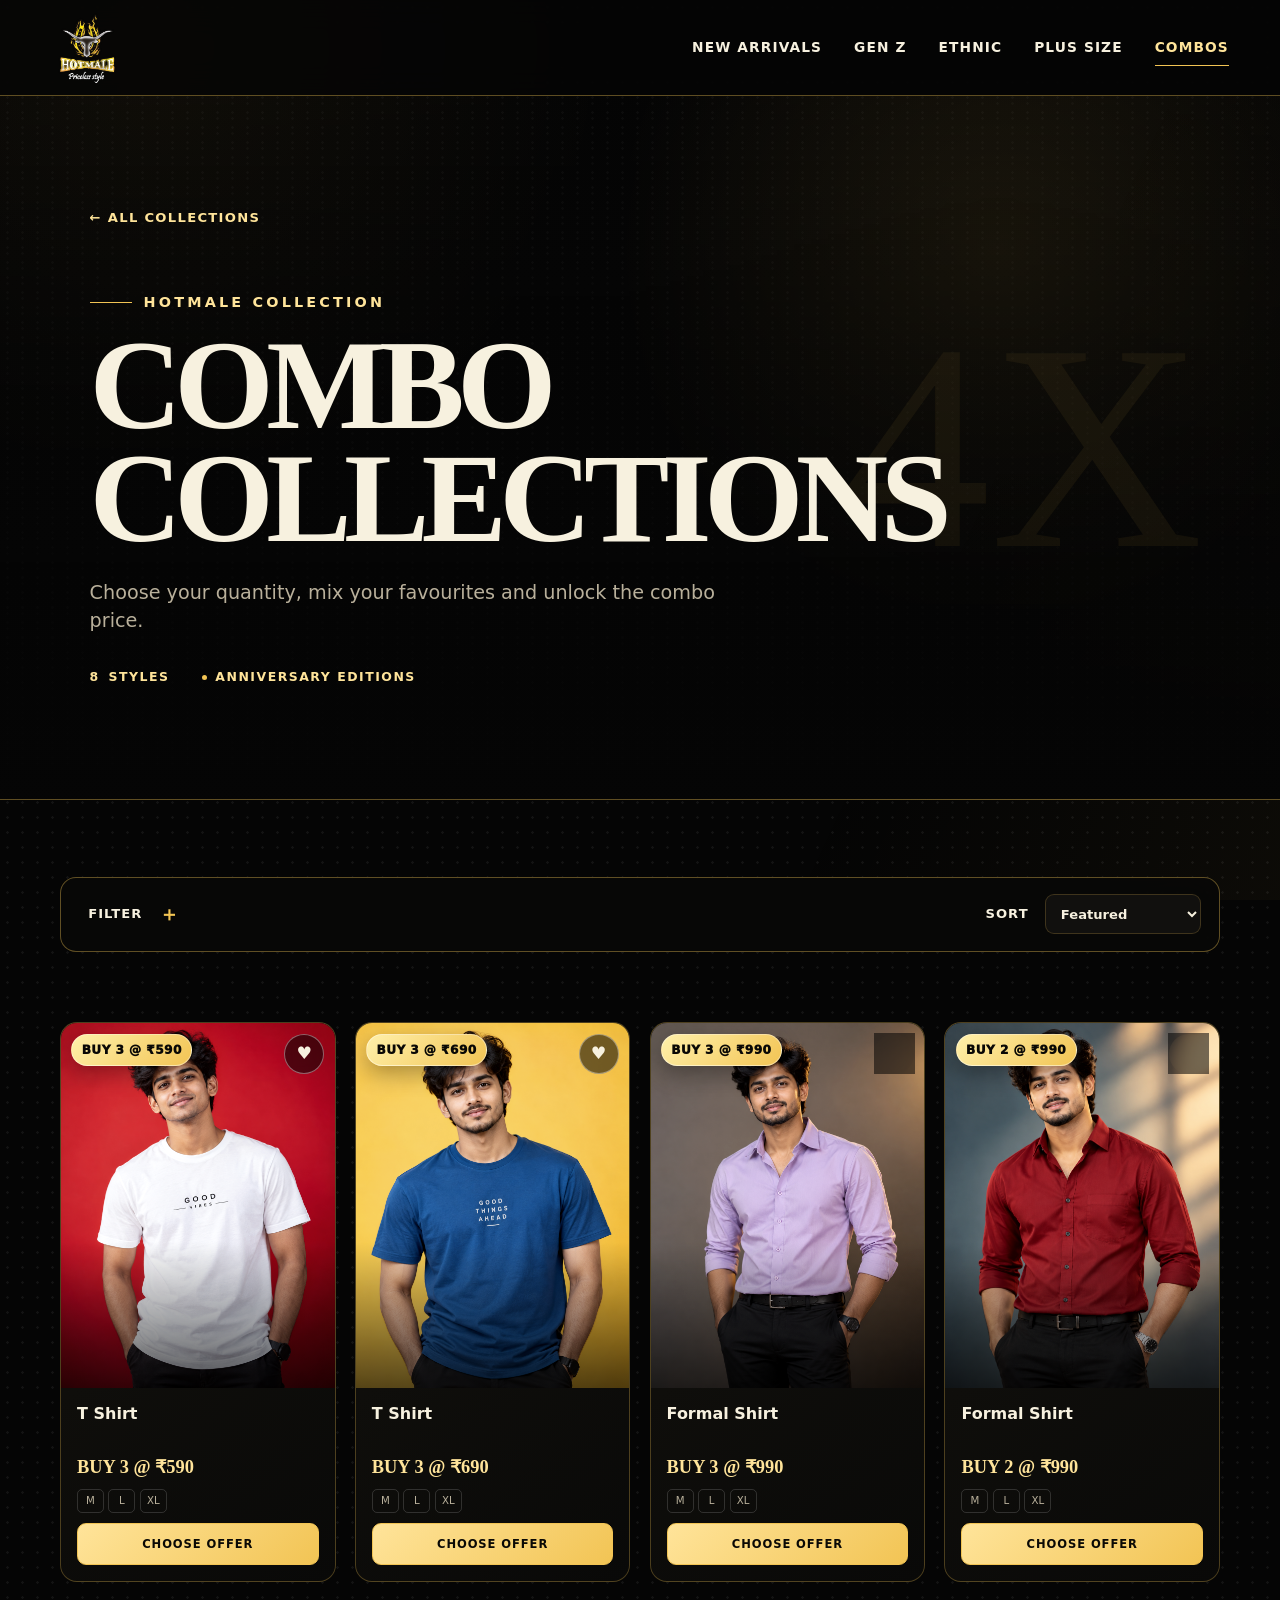
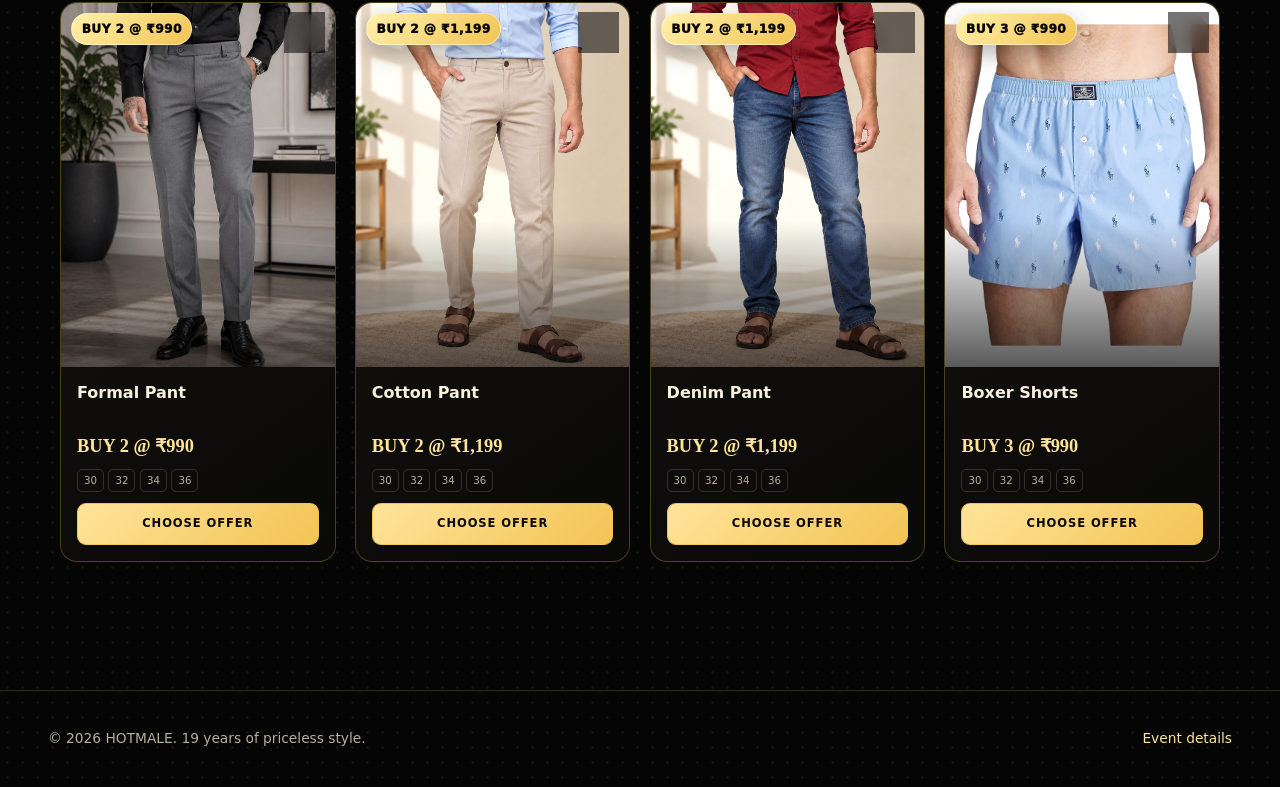
==== commit 31f2098f: "Update index.html" ====
--- a/collections/combo-collections/index.html
+++ b/collections/combo-collections/index.html
@@ -9,7 +9,7 @@
   <div class="page-transition" aria-hidden="true"></div>
   <header class="site-header" data-header><a class="brand transition-link" href="../../index.html" aria-label="HOTMALE home"><img src="../../assets/hotmale-logo.png" alt="HOTMALE — Priceless style"></a><nav class="desktop-nav" aria-label="Collection navigation"><a class="transition-link" href="../new-arrivals/">New Arrivals</a><a class="transition-link" href="../gen-z-fits/">Gen Z</a><a class="transition-link" href="../ethnic-wear/">Ethnic</a><a class="transition-link" href="../plus-size-wear/">Plus Size</a><a class="transition-link" href="../combo-collections/">Combos</a></nav><button class="menu-button" type="button" aria-label="Open menu" aria-expanded="false" data-menu-button><span></span><span></span><span></span></button></header>
   <nav class="mobile-menu" aria-label="Mobile navigation" data-mobile-menu><a class="transition-link" href="../new-arrivals/">New Arrivals</a><a class="transition-link" href="../gen-z-fits/">Gen Z Fits</a><a class="transition-link" href="../ethnic-wear/">Ethnic Wear</a><a class="transition-link" href="../plus-size-wear/">Plus-Size Wear</a><a class="transition-link gold-link" href="../combo-collections/">Combo Collections <span>→</span></a></nav>
-  <main class="collection-page"><section class="collection-hero reveal"><a class="back-link transition-link" href="../../index.html#collections">← All collections</a><p class="eyebrow"><span></span> HOTMALE collection</p><h1 data-collection-title>Combo Collections</h1><p data-collection-description>Complete looks, coordinated for you and priced as one sharp move.</p><div class="collection-meta"><span><strong data-product-count>0</strong> styles</span><span>Anniversary edit</span></div></section><section class="collection-content" aria-label="Collection products"><div class="shop-toolbar"><button class="filter-button ripple" type="button" data-filter-button aria-expanded="false">Filter <span>＋</span></button><label class="sort-label">Sort <select data-sort><option value="featured">Featured</option><option value="newest">Newest</option><option value="low">Price: low to high</option><option value="high">Price: high to low</option></select></label></div><div class="filter-panel" data-filter-panel><p>Available size</p><div class="size-filters" data-size-filters><button type="button" data-size="ALL" class="is-active">All</button><button type="button" data-size="S">S</button><button type="button" data-size="M">M</button><button type="button" data-size="L">L</button><button type="button" data-size="XL">XL</button><button type="button" data-size="XXL">XXL</button><button type="button" data-size="3XL">3XL</button><button type="button" data-size="4XL">4XL</button></div></div><div class="product-grid" data-product-grid></div><p class="empty-state" data-empty-state hidden>No styles match this size yet. Try another filter.</p></section></main>
+  <main class="collection-page"><section class="collection-hero reveal"><a class="back-link transition-link" href="../../index.html#collections">← All collections</a><p class="eyebrow"><span></span> HOTMALE collection</p><h1 data-collection-title>Combo Collections</h1><p data-collection-description>Complete looks, coordinated for you and priced as one sharp move.</p><div class="collection-meta"><span><strong data-product-count>0</strong> styles</span><span>Anniversary Editions</span></div></section><section class="collection-content" aria-label="Collection products"><div class="shop-toolbar"><button class="filter-button ripple" type="button" data-filter-button aria-expanded="false">Filter <span>＋</span></button><label class="sort-label">Sort <select data-sort><option value="featured">Featured</option><option value="newest">Newest</option><option value="low">Price: low to high</option><option value="high">Price: high to low</option></select></label></div><div class="filter-panel" data-filter-panel><p>Available size</p><div class="size-filters" data-size-filters><button type="button" data-size="ALL" class="is-active">All</button><button type="button" data-size="S">S</button><button type="button" data-size="M">M</button><button type="button" data-size="L">L</button><button type="button" data-size="XL">XL</button><button type="button" data-size="XXL">XXL</button><button type="button" data-size="3XL">3XL</button><button type="button" data-size="4XL">4XL</button></div></div><div class="product-grid" data-product-grid></div><p class="empty-state" data-empty-state hidden>No styles match this size yet. Try another filter.</p></section></main>
   <dialog class="quick-view" data-quick-view><button class="modal-close" type="button" aria-label="Close quick view" data-modal-close>×</button><div data-modal-content></div></dialog><footer class="site-footer"><p>© 2026 HOTMALE. 19 years of priceless style.</p><a class="transition-link" href="../../index.html#events">Event details</a></footer><div class="toast" role="status" aria-live="polite" data-toast></div><script src="../../assets/catalog.js" defer></script><script src="../../assets/app.js" defer></script>
 </body>
 </html>
--- a/assets/styles.css
+++ b/assets/styles.css
@@ -479,4 +479,14 @@
 @media (max-width: 939px) {
   .site-header .menu-button { display: grid !important; flex: 0 0 46px; }
   .site-header .desktop-nav { display: none !important; }
-}
+  .hero h1 > span:not(.hero-number) {
+    position: relative;
+    z-index: 3;
+    text-shadow:
+      -2px -2px 0 rgba(3, 3, 3, .98),
+       2px -2px 0 rgba(3, 3, 3, .98),
+      -2px  2px 0 rgba(3, 3, 3, .98),
+       2px  2px 0 rgba(3, 3, 3, .98),
+       0 7px 18px rgba(0, 0, 0, .95);
+  }
+}
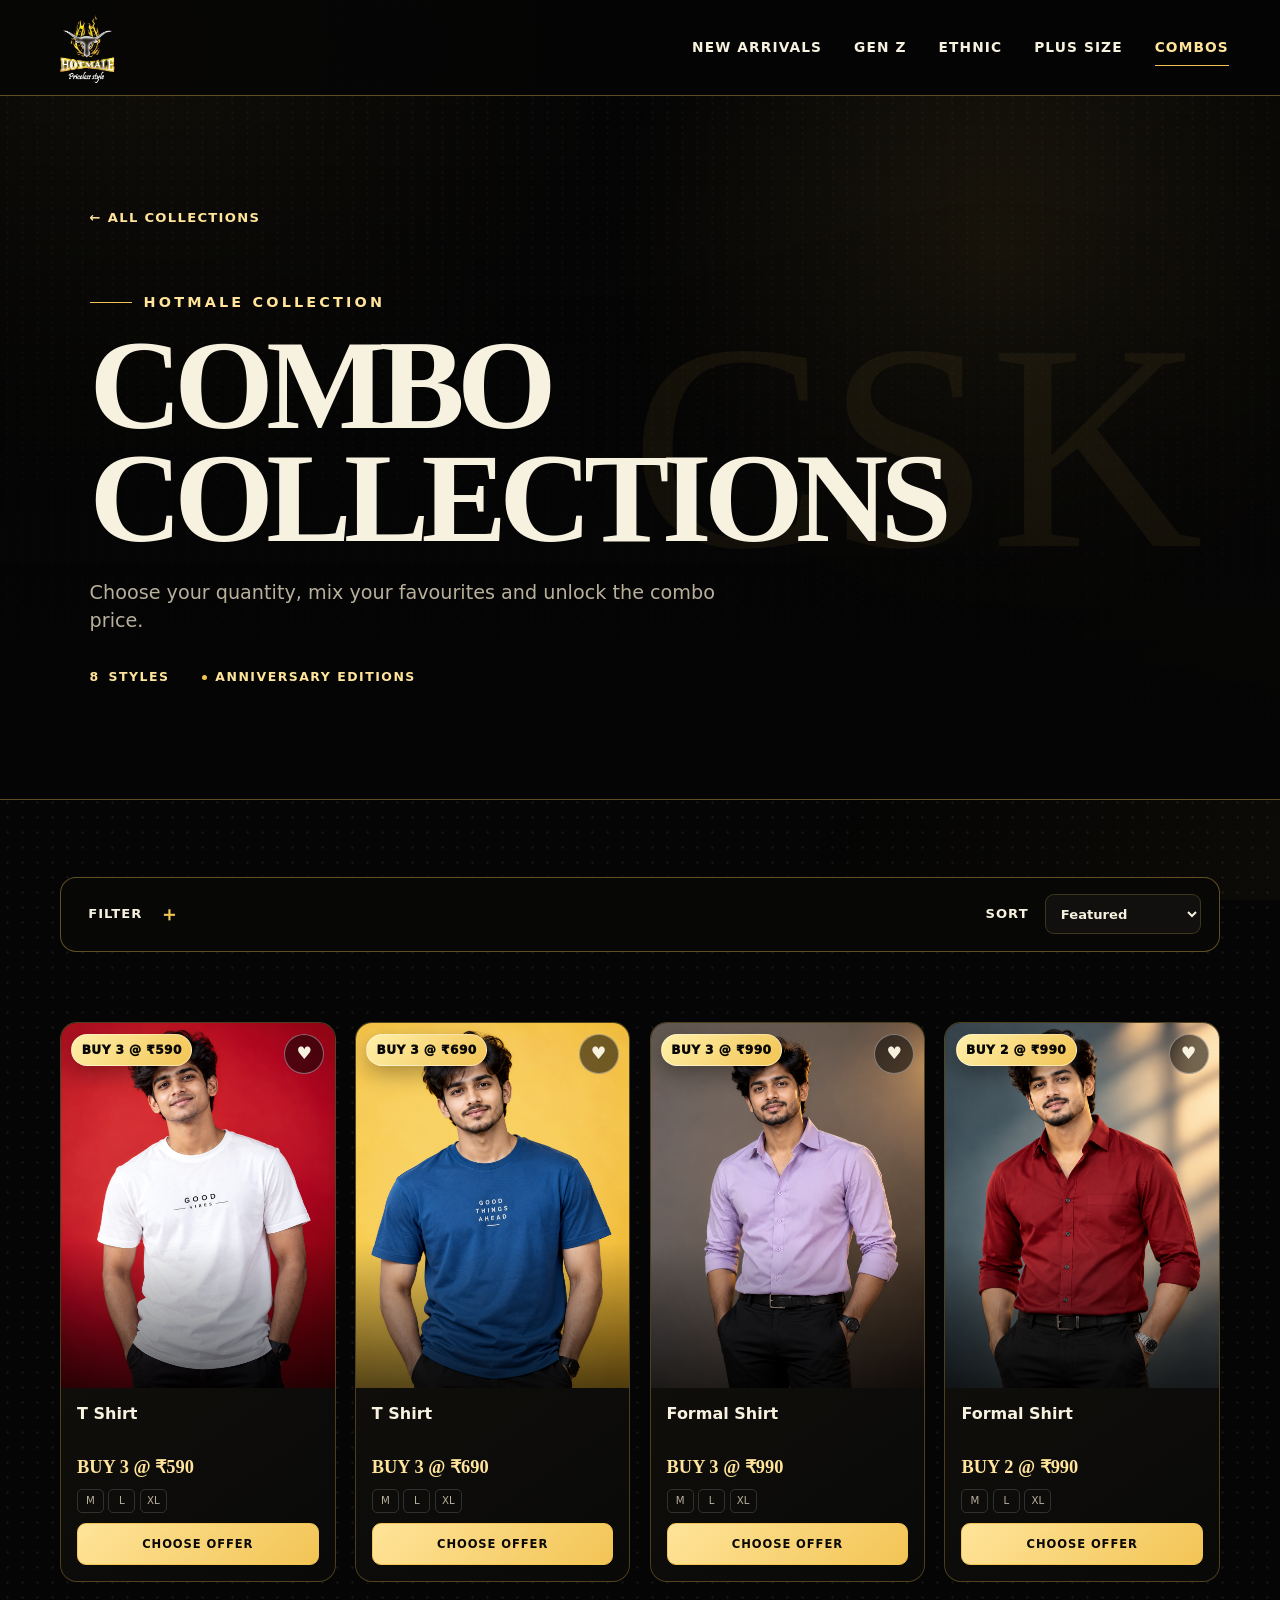
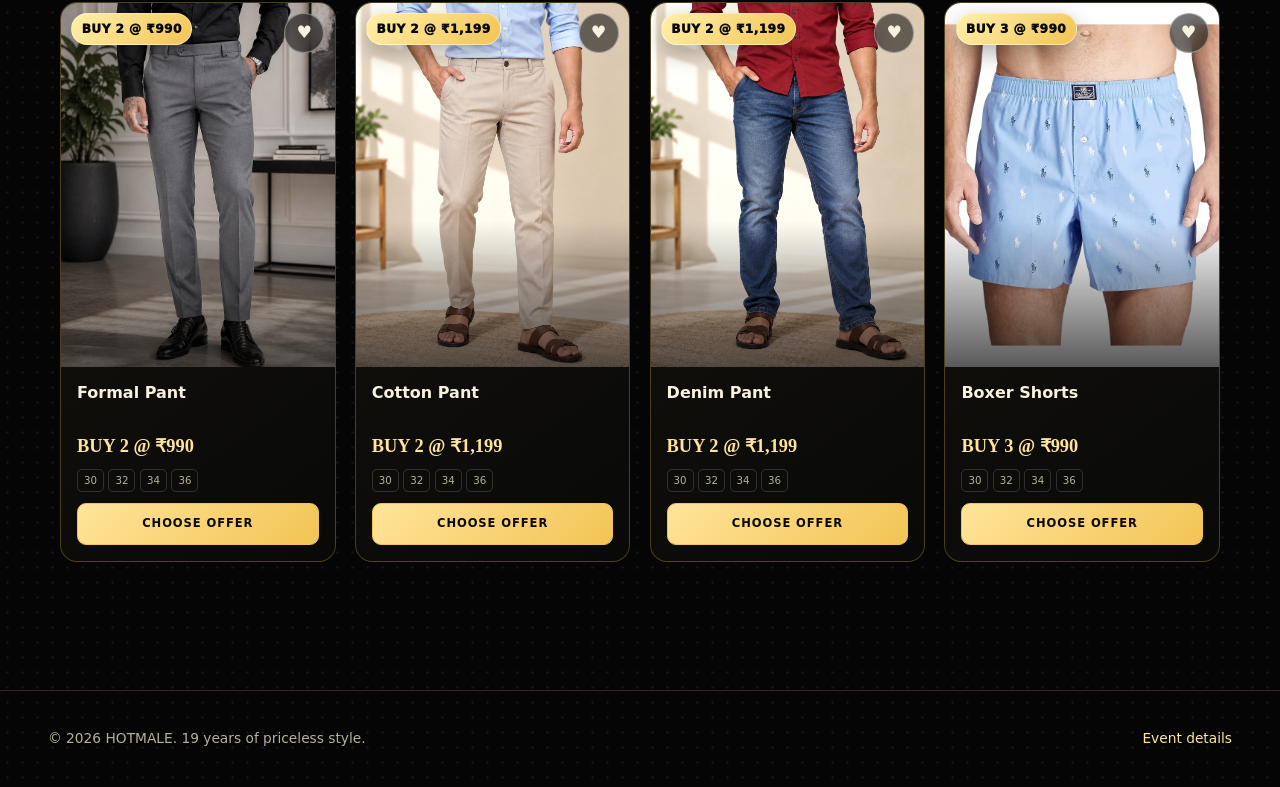
==== commit 9936bf05: "updated files" ====
--- a/collections/combo-collections/index.html
+++ b/collections/combo-collections/index.html
@@ -9,7 +9,20 @@
   <div class="page-transition" aria-hidden="true"></div>
   <header class="site-header" data-header><a class="brand transition-link" href="../../index.html" aria-label="HOTMALE home"><img src="../../assets/hotmale-logo.png" alt="HOTMALE — Priceless style"></a><nav class="desktop-nav" aria-label="Collection navigation"><a class="transition-link" href="../new-arrivals/">New Arrivals</a><a class="transition-link" href="../gen-z-fits/">Gen Z</a><a class="transition-link" href="../ethnic-wear/">Ethnic</a><a class="transition-link" href="../plus-size-wear/">Plus Size</a><a class="transition-link" href="../combo-collections/">Combos</a></nav><button class="menu-button" type="button" aria-label="Open menu" aria-expanded="false" data-menu-button><span></span><span></span><span></span></button></header>
   <nav class="mobile-menu" aria-label="Mobile navigation" data-mobile-menu><a class="transition-link" href="../new-arrivals/">New Arrivals</a><a class="transition-link" href="../gen-z-fits/">Gen Z Fits</a><a class="transition-link" href="../ethnic-wear/">Ethnic Wear</a><a class="transition-link" href="../plus-size-wear/">Plus-Size Wear</a><a class="transition-link gold-link" href="../combo-collections/">Combo Collections <span>→</span></a></nav>
-  <main class="collection-page"><section class="collection-hero reveal"><a class="back-link transition-link" href="../../index.html#collections">← All collections</a><p class="eyebrow"><span></span> HOTMALE collection</p><h1 data-collection-title>Combo Collections</h1><p data-collection-description>Complete looks, coordinated for you and priced as one sharp move.</p><div class="collection-meta"><span><strong data-product-count>0</strong> styles</span><span>Anniversary Editions</span></div></section><section class="collection-content" aria-label="Collection products"><div class="shop-toolbar"><button class="filter-button ripple" type="button" data-filter-button aria-expanded="false">Filter <span>＋</span></button><label class="sort-label">Sort <select data-sort><option value="featured">Featured</option><option value="newest">Newest</option><option value="low">Price: low to high</option><option value="high">Price: high to low</option></select></label></div><div class="filter-panel" data-filter-panel><p>Available size</p><div class="size-filters" data-size-filters><button type="button" data-size="ALL" class="is-active">All</button><button type="button" data-size="S">S</button><button type="button" data-size="M">M</button><button type="button" data-size="L">L</button><button type="button" data-size="XL">XL</button><button type="button" data-size="XXL">XXL</button><button type="button" data-size="3XL">3XL</button><button type="button" data-size="4XL">4XL</button></div></div><div class="product-grid" data-product-grid></div><p class="empty-state" data-empty-state hidden>No styles match this size yet. Try another filter.</p></section></main>
+  <main class="collection-page"><section class="collection-hero reveal"><a class="back-link transition-link" href="../../index.html#collections">← All collections</a><p class="eyebrow"><span></span> HOTMALE collection</p><h1 data-collection-title>Combo Collections</h1><p data-collection-description>Complete looks, coordinated for you and priced as one sharp move.</p><div class="collection-meta"><span><strong data-product-count>0</strong> styles</span><span>Anniversary Editions</span></div></section><section class="collection-content" aria-label="Collection products"><div class="shop-toolbar"><button class="filter-button ripple" type="button" data-filter-button aria-expanded="false">Filter <span>＋</span></button><label class="sort-label">Sort <select data-sort><option value="featured">Featured</option><option value="newest">Newest</option><option value="low">Price: low to high</option><option value="high">Price: high to low</option></select></label></div>
+    <div class="filter-panel" data-filter-panel>
+  <p>Filter products</p>
+
+  <div class="size-filters" data-size-filters>
+    <button type="button" data-size="ALL" class="is-active">
+      All
+    </button>
+
+    <button type="button" data-size="NEW">
+      New Arrivals
+    </button>
+  </div>
+</div> </div><div class="product-grid" data-product-grid></div><p class="empty-state" data-empty-state hidden>No styles match this size yet. Try another filter.</p></section></main>
   <dialog class="quick-view" data-quick-view><button class="modal-close" type="button" aria-label="Close quick view" data-modal-close>×</button><div data-modal-content></div></dialog><footer class="site-footer"><p>© 2026 HOTMALE. 19 years of priceless style.</p><a class="transition-link" href="../../index.html#events">Event details</a></footer><div class="toast" role="status" aria-live="polite" data-toast></div><script src="../../assets/catalog.js" defer></script><script src="../../assets/app.js" defer></script>
 </body>
 </html>
--- a/assets/styles.css
+++ b/assets/styles.css
@@ -286,6 +286,9 @@
 .collection-card:hover, .collection-card:focus-visible { transform: translateY(-7px); border-color: var(--gold); box-shadow: 0 24px 50px rgba(0, 0, 0, .48); }
 .collection-card:hover::before, .collection-card:focus-visible::before { transform: scale(1.055); filter: saturate(1.12); }
 .collection-index { position: absolute; left: 1.2rem; top: 1rem; color: var(--gold-light); font-family: Georgia, serif; font-size: 1.4rem; }
+.collection-index {
+  display: none;
+}
 .collection-name { max-width: 85%; font-family: Georgia, serif; font-size: clamp(2rem, 6vw, 3.3rem); font-weight: 700; line-height: .95; text-transform: uppercase; text-shadow: 0 4px 18px #000; }
 .collection-cta { display: flex; align-items: center; justify-content: space-between; margin-top: 1rem; color: var(--gold-light); font-size: .8rem; font-weight: 850; letter-spacing: .12em; text-transform: uppercase; }
 .collection-cta i { display: grid; width: 40px; height: 40px; place-items: center; border: 1px solid var(--gold); border-radius: 50%; font-style: normal; transition: color .25s ease, background .25s ease, transform .25s ease; }
